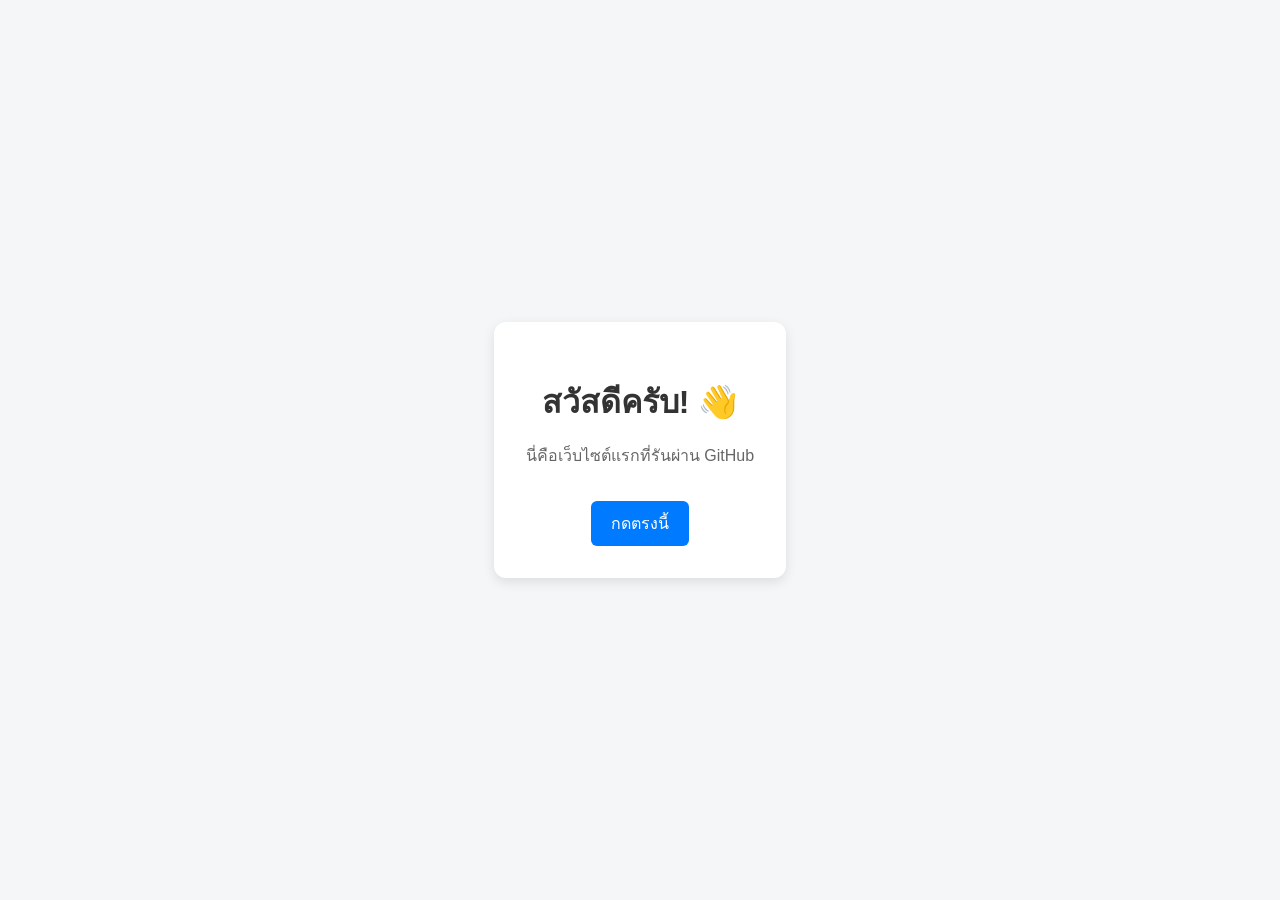
==== index.html @ 587abc18 "Add files via upload" ====
<!DOCTYPE html>
<html lang="th">
<head>
  <meta charset="UTF-8">
  <meta name="viewport" content="width=device-width, initial-scale=1.0">
  <title>เว็บไซต์ของฉัน</title>
  <style>
    body {
      font-family: Arial, sans-serif;
      background-color: #f4f6f8;
      display: flex;
      justify-content: center;
      align-items: center;
      height: 100vh;
      margin: 0;
    }
    .card {
      background: white;
      padding: 32px;
      border-radius: 12px;
      box-shadow: 0 4px 12px rgba(0,0,0,0.1);
      text-align: center;
      max-width: 400px;
    }
    h1 {
      color: #333;
      margin-bottom: 8px;
    }
    p {
      color: #666;
      line-height: 1.6;
    }
    .button {
      display: inline-block;
      margin-top: 16px;
      padding: 10px 20px;
      background-color: #007bff;
      color: white;
      text-decoration: none;
      border-radius: 6px;
    }
    .button:hover {
      background-color: #0056b3;
    }
  </style>
</head>
<body>

  <div class="card">
    <h1>สวัสดีครับ! 👋</h1>
    <p>นี่คือเว็บไซต์แรกที่รันผ่าน GitHub</p>
    <a href="#" class="button">กดตรงนี้</a>
  </div>

</body>
</html>
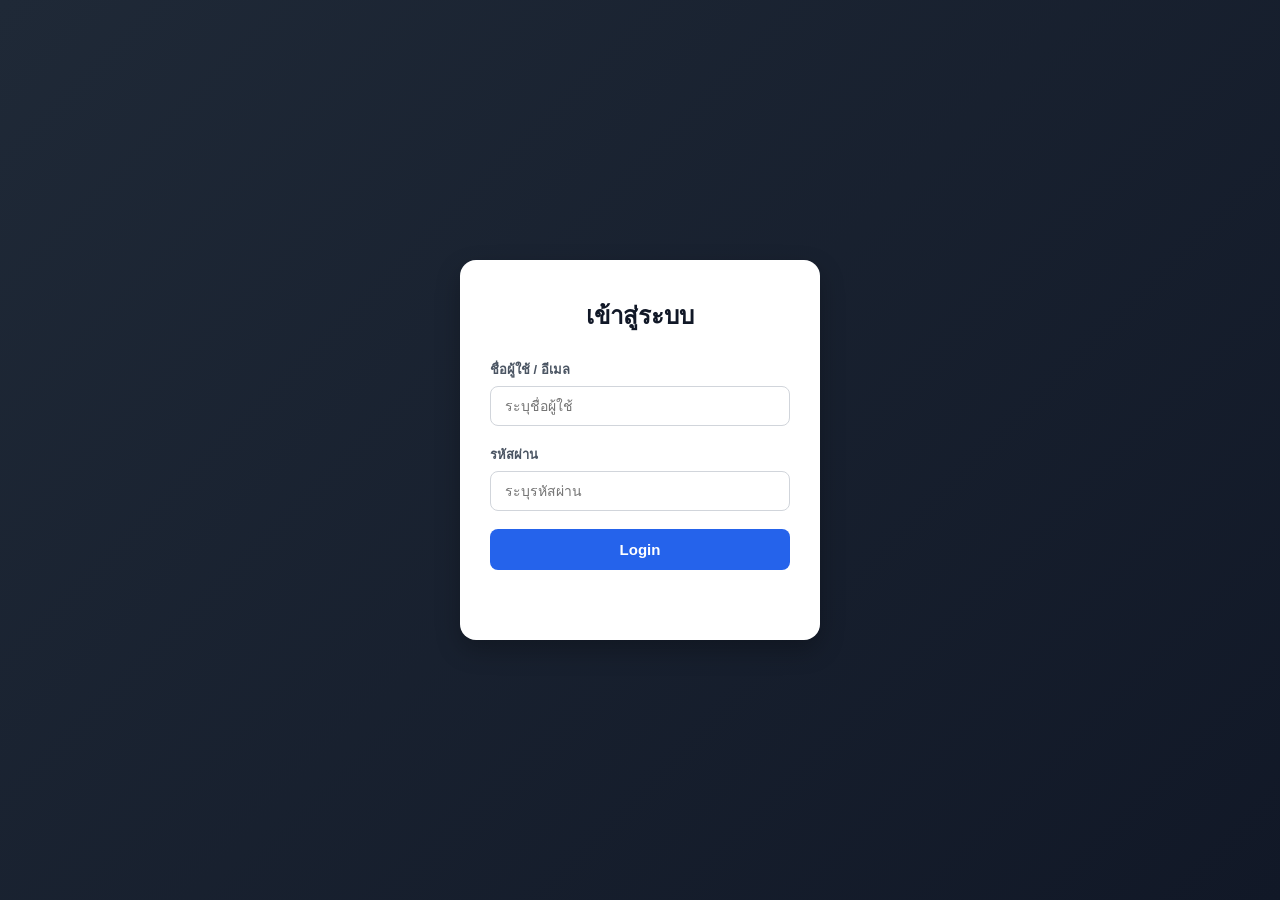
==== commit 35dcde94: "Revamp index.html for login functionality" ====
--- a/index.html
+++ b/index.html
@@ -3,54 +3,118 @@
 <head>
   <meta charset="UTF-8">
   <meta name="viewport" content="width=device-width, initial-scale=1.0">
-  <title>เว็บไซต์ของฉัน</title>
+  <title>เข้าสู่ระบบ</title>
   <style>
+    * {
+      box-sizing: border-box;
+      margin: 0;
+      padding: 0;
+      font-family: 'Segoe UI', Tahoma, Geneva, Verdana, sans-serif;
+    }
     body {
-      font-family: Arial, sans-serif;
-      background-color: #f4f6f8;
+      background: linear-gradient(135deg, #1f2937, #111827);
       display: flex;
       justify-content: center;
       align-items: center;
       height: 100vh;
-      margin: 0;
+      color: #333;
     }
-    .card {
-      background: white;
-      padding: 32px;
-      border-radius: 12px;
-      box-shadow: 0 4px 12px rgba(0,0,0,0.1);
+    .login-card {
+      background: #ffffff;
+      padding: 36px 30px;
+      border-radius: 16px;
+      box-shadow: 0 10px 25px rgba(0, 0, 0, 0.25);
+      width: 100%;
+      max-width: 360px;
+    }
+    .login-card h2 {
+      margin-bottom: 24px;
       text-align: center;
-      max-width: 400px;
+      font-size: 24px;
+      color: #111827;
     }
-    h1 {
-      color: #333;
-      margin-bottom: 8px;
+    .input-group {
+      margin-bottom: 18px;
     }
-    p {
-      color: #666;
-      line-height: 1.6;
+    .input-group label {
+      display: block;
+      font-size: 13px;
+      margin-bottom: 6px;
+      color: #4b5563;
+      font-weight: 600;
     }
-    .button {
-      display: inline-block;
-      margin-top: 16px;
-      padding: 10px 20px;
-      background-color: #007bff;
-      color: white;
-      text-decoration: none;
-      border-radius: 6px;
+    .input-group input {
+      width: 100%;
+      padding: 11px 14px;
+      border: 1px solid #d1d5db;
+      border-radius: 8px;
+      font-size: 14px;
+      outline: none;
+      transition: border-color 0.2s;
     }
-    .button:hover {
-      background-color: #0056b3;
+    .input-group input:focus {
+      border-color: #2563eb;
+    }
+    .btn-submit {
+      width: 100%;
+      padding: 12px;
+      background-color: #2563eb;
+      color: #ffffff;
+      border: none;
+      border-radius: 8px;
+      font-size: 15px;
+      font-weight: 600;
+      cursor: pointer;
+      transition: background 0.2s;
+    }
+    .btn-submit:hover {
+      background-color: #1d4ed8;
+    }
+    .message {
+      margin-top: 14px;
+      text-align: center;
+      font-size: 14px;
+      min-height: 20px;
     }
   </style>
 </head>
 <body>
 
-  <div class="card">
-    <h1>สวัสดีครับ! 👋</h1>
-    <p>นี่คือเว็บไซต์แรกที่รันผ่าน GitHub</p>
-    <a href="#" class="button">กดตรงนี้</a>
+  <div class="login-card">
+    <h2>เข้าสู่ระบบ</h2>
+    <form id="loginForm">
+      <div class="input-group">
+        <label for="username">ชื่อผู้ใช้ / อีเมล</label>
+        <input type="text" id="username" placeholder="ระบุชื่อผู้ใช้" required>
+      </div>
+      <div class="input-group">
+        <label for="password">รหัสผ่าน</label>
+        <input type="password" id="password" placeholder="ระบุรหัสผ่าน" required>
+      </div>
+      <button type="submit" class="btn-submit">Login</button>
+      <div id="statusMessage" class="message"></div>
+    </form>
   </div>
 
+  <script>
+    const form = document.getElementById('loginForm');
+    const msg = document.getElementById('statusMessage');
+
+    form.addEventListener('submit', function(e) {
+      e.preventDefault();
+      const username = document.getElementById('username').value;
+      const pass = document.getElementById('password').value;
+
+      // ตัวอย่างการจำลองตรวจชื่อและรหัสผ่านง่ายๆ ในฝั่ง Client
+      if (username === 'admin' && pass === '1234') {
+        msg.style.color = '#16a34a';
+        msg.innerText = 'เข้าสู่ระบบสำเร็จ!';
+      } else {
+        msg.style.color = '#dc2626';
+        msg.innerText = 'ชื่อผู้ใช้หรือรหัสผ่านไม่ถูกต้อง';
+      }
+    });
+  </script>
+
 </body>
-</html>+</html>
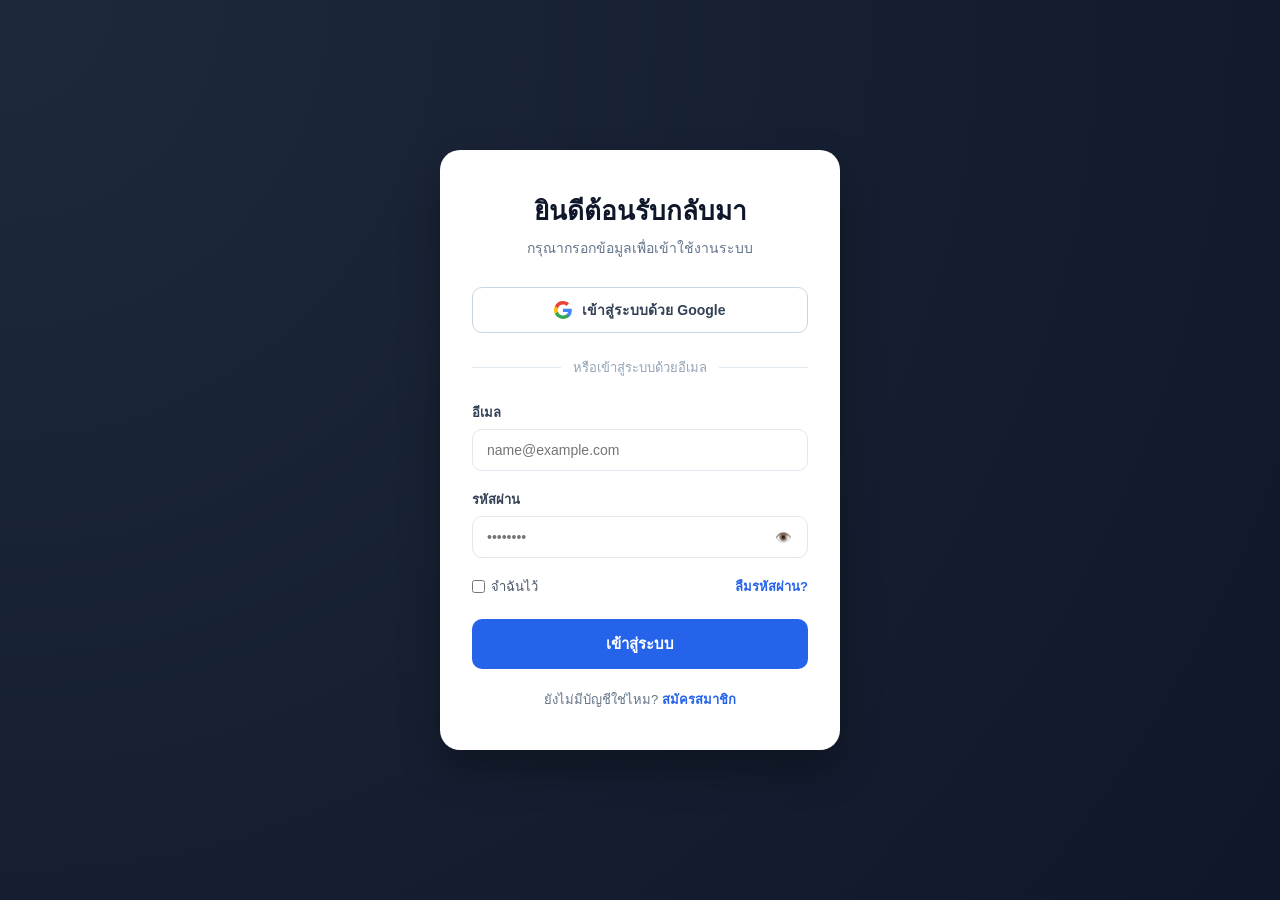
==== commit 7add5683: "Revamp login page design and functionality" ====
--- a/index.html
+++ b/index.html
@@ -9,111 +9,294 @@
       box-sizing: border-box;
       margin: 0;
       padding: 0;
-      font-family: 'Segoe UI', Tahoma, Geneva, Verdana, sans-serif;
+      font-family: 'Segoe UI', -apple-system, BlinkMacSystemFont, Roboto, sans-serif;
     }
     body {
-      background: linear-gradient(135deg, #1f2937, #111827);
+      background: radial-gradient(circle at top left, #1e293b, #0f172a);
       display: flex;
       justify-content: center;
       align-items: center;
-      height: 100vh;
-      color: #333;
+      min-height: 100vh;
+      padding: 20px;
     }
     .login-card {
       background: #ffffff;
-      padding: 36px 30px;
-      border-radius: 16px;
-      box-shadow: 0 10px 25px rgba(0, 0, 0, 0.25);
+      padding: 40px 32px;
+      border-radius: 20px;
+      box-shadow: 0 20px 40px rgba(0, 0, 0, 0.3);
       width: 100%;
-      max-width: 360px;
-    }
-    .login-card h2 {
-      margin-bottom: 24px;
+      max-width: 400px;
+    }
+    .header-area {
       text-align: center;
-      font-size: 24px;
-      color: #111827;
-    }
+      margin-bottom: 28px;
+    }
+    .header-area h2 {
+      font-size: 26px;
+      font-weight: 700;
+      color: #0f172a;
+      margin-bottom: 6px;
+    }
+    .header-area p {
+      font-size: 14px;
+      color: #64748b;
+    }
+    .btn-google {
+      display: flex;
+      align-items: center;
+      justify-content: center;
+      gap: 10px;
+      width: 100%;
+      padding: 11px;
+      border: 1px solid #cbd5e1;
+      border-radius: 10px;
+      background: #ffffff;
+      color: #334155;
+      font-size: 14px;
+      font-weight: 600;
+      cursor: pointer;
+      transition: all 0.2s ease;
+    }
+    .btn-google:hover {
+      background: #f8fafc;
+      border-color: #94a3b8;
+    }
+    .btn-google svg {
+      width: 18px;
+      height: 18px;
+    }
+    .divider {
+      display: flex;
+      align-items: center;
+      text-align: center;
+      margin: 24px 0;
+      color: #94a3b8;
+      font-size: 13px;
+    }
+    .divider::before,
+    .divider::after {
+      content: '';
+      flex: 1;
+      border-bottom: 1px solid #e2e8f0;
+    }
+    .divider::before { margin-right: 12px; }
+    .divider::after { margin-left: 12px; }
     .input-group {
       margin-bottom: 18px;
     }
     .input-group label {
       display: block;
       font-size: 13px;
+      font-weight: 600;
+      color: #334155;
       margin-bottom: 6px;
-      color: #4b5563;
-      font-weight: 600;
+    }
+    .password-wrapper {
+      position: relative;
     }
     .input-group input {
       width: 100%;
-      padding: 11px 14px;
-      border: 1px solid #d1d5db;
-      border-radius: 8px;
+      padding: 12px 14px;
+      border: 1.5px solid #e2e8f0;
+      border-radius: 10px;
       font-size: 14px;
       outline: none;
-      transition: border-color 0.2s;
+      transition: border-color 0.2s ease;
+    }
+    .password-wrapper input {
+      padding-right: 42px;
     }
     .input-group input:focus {
       border-color: #2563eb;
     }
+    .toggle-pass {
+      position: absolute;
+      right: 12px;
+      top: 50%;
+      transform: translateY(-50%);
+      background: none;
+      border: none;
+      cursor: pointer;
+      padding: 4px;
+      display: flex;
+      align-items: center;
+      color: #64748b;
+    }
+    .options-row {
+      display: flex;
+      justify-content: space-between;
+      align-items: center;
+      font-size: 13px;
+      margin-bottom: 22px;
+    }
+    .remember-me {
+      display: flex;
+      align-items: center;
+      gap: 6px;
+      color: #475569;
+      cursor: pointer;
+    }
+    .remember-me input {
+      accent-color: #2563eb;
+    }
+    .forgot-link {
+      color: #2563eb;
+      text-decoration: none;
+      font-weight: 600;
+    }
+    .forgot-link:hover {
+      text-decoration: underline;
+    }
     .btn-submit {
       width: 100%;
-      padding: 12px;
+      padding: 13px;
       background-color: #2563eb;
       color: #ffffff;
       border: none;
-      border-radius: 8px;
+      border-radius: 10px;
       font-size: 15px;
       font-weight: 600;
       cursor: pointer;
-      transition: background 0.2s;
+      transition: background 0.2s ease;
     }
     .btn-submit:hover {
       background-color: #1d4ed8;
     }
-    .message {
-      margin-top: 14px;
+    .bottom-text {
       text-align: center;
-      font-size: 14px;
-      min-height: 20px;
+      margin-top: 20px;
+      font-size: 13px;
+      color: #64748b;
+    }
+    .bottom-text a {
+      color: #2563eb;
+      text-decoration: none;
+      font-weight: 600;
+    }
+    .bottom-text a:hover {
+      text-decoration: underline;
+    }
+    .alert-box {
+      margin-top: 16px;
+      padding: 10px;
+      border-radius: 8px;
+      font-size: 13px;
+      text-align: center;
+      display: none;
     }
   </style>
 </head>
 <body>
 
   <div class="login-card">
-    <h2>เข้าสู่ระบบ</h2>
+    <div class="header-area">
+      <h2>ยินดีต้อนรับกลับมา</h2>
+      <p>กรุณากรอกข้อมูลเพื่อเข้าใช้งานระบบ</p>
+    </div>
+
+    <!-- ปุ่ม Sign in with Google -->
+    <button type="button" class="btn-google" id="btnGoogle">
+      <svg viewBox="0 0 24 24">
+        <path fill="#4285F4" d="M23.745 12.27c0-.7-.06-1.4-.19-2.07H12v4.51h6.6c-.29 1.52-1.14 2.82-2.4 3.68v3.05h3.88c2.27-2.09 3.66-5.17 3.66-9.17z"/>
+        <path fill="#34A853" d="M12 24c3.24 0 5.95-1.08 7.93-2.91l-3.88-3.05c-1.08.72-2.45 1.16-4.05 1.16-3.12 0-5.77-2.1-6.72-4.93H1.26v3.15C3.25 21.36 7.33 24 12 24z"/>
+        <path fill="#FBBC05" d="M5.28 14.27c-.25-.72-.38-1.49-.38-2.27s.14-1.55.38-2.27V6.58H1.26C.46 8.16 0 9.97 0 12s.46 3.84 1.26 5.42l4.02-3.15z"/>
+        <path fill="#EA4335" d="M12 4.75c1.77 0 3.35.61 4.6 1.8l3.42-3.42C17.95 1.19 15.24 0 12 0 7.33 0 3.25 2.64 1.26 6.58l4.02 3.15c.95-2.83 3.6-4.98 6.72-4.98z"/>
+      </svg>
+      เข้าสู่ระบบด้วย Google
+    </button>
+
+    <div class="divider">หรือเข้าสู่ระบบด้วยอีเมล</div>
+
     <form id="loginForm">
       <div class="input-group">
-        <label for="username">ชื่อผู้ใช้ / อีเมล</label>
-        <input type="text" id="username" placeholder="ระบุชื่อผู้ใช้" required>
+        <label for="email">อีเมล</label>
+        <input type="email" id="email" placeholder="name@example.com" required>
       </div>
+
       <div class="input-group">
         <label for="password">รหัสผ่าน</label>
-        <input type="password" id="password" placeholder="ระบุรหัสผ่าน" required>
+        <div class="password-wrapper">
+          <input type="password" id="password" placeholder="••••••••" required>
+          <button type="button" class="toggle-pass" id="togglePass" aria-label="Toggle Password">
+            👁️
+          </button>
+        </div>
       </div>
-      <button type="submit" class="btn-submit">Login</button>
-      <div id="statusMessage" class="message"></div>
+
+      <div class="options-row">
+        <label class="remember-me">
+          <input type="checkbox" id="remember"> จำฉันไว้
+        </label>
+        <a href="#" class="forgot-link" id="forgotLink">ลืมรหัสผ่าน?</a>
+      </div>
+
+      <button type="submit" class="btn-submit">เข้าสู่ระบบ</button>
+
+      <div id="alertBox" class="alert-box"></div>
     </form>
+
+    <div class="bottom-text">
+      ยังไม่มีบัญชีใช่ไหม? <a href="#" id="registerLink">สมัครสมาชิก</a>
+    </div>
   </div>
 
   <script>
     const form = document.getElementById('loginForm');
-    const msg = document.getElementById('statusMessage');
-
-    form.addEventListener('submit', function(e) {
+    const alertBox = document.getElementById('alertBox');
+    const togglePass = document.getElementById('togglePass');
+    const passInput = document.getElementById('password');
+    const forgotLink = document.getElementById('forgotLink');
+    const registerLink = document.getElementById('registerLink');
+    const btnGoogle = document.getElementById('btnGoogle');
+
+    // ฟังก์ชันซ่อน/แสดงรหัสผ่าน
+    togglePass.addEventListener('click', () => {
+      const isPassword = passInput.getAttribute('type') === 'password';
+      passInput.setAttribute('type', isPassword ? 'text' : 'password');
+      togglePass.innerText = isPassword ? '🙈' : '👁️';
+    });
+
+    // แจ้งเตือนเมื่อกดปุ่ม Google
+    btnGoogle.addEventListener('click', () => {
+      showAlert('ระบบ Google Sign-in ต้องเชื่อมต่อ Backend หรือ Firebase Authentication', '#0284c7', '#e0f2fe');
+    });
+
+    // แจ้งเตือนเมื่อกดลืมรหัสผ่าน
+    forgotLink.addEventListener('click', (e) => {
       e.preventDefault();
-      const username = document.getElementById('username').value;
-      const pass = document.getElementById('password').value;
-
-      // ตัวอย่างการจำลองตรวจชื่อและรหัสผ่านง่ายๆ ในฝั่ง Client
-      if (username === 'admin' && pass === '1234') {
-        msg.style.color = '#16a34a';
-        msg.innerText = 'เข้าสู่ระบบสำเร็จ!';
+      const email = document.getElementById('email').value;
+      if (!email) {
+        showAlert('กรุณากรอกอีเมลในช่องด้านบนก่อนกดลืมรหัสผ่าน', '#dc2626', '#fee2e2');
       } else {
-        msg.style.color = '#dc2626';
-        msg.innerText = 'ชื่อผู้ใช้หรือรหัสผ่านไม่ถูกต้อง';
+        showAlert(`ระบบจำลอง: ลิงก์รีเซ็ตรหัสผ่านถูกส่งไปยัง ${email} แล้ว`, '#16a34a', '#dcfce7');
       }
     });
+
+    // แจ้งเตือนเมื่อกดสมัครสมาชิก
+    registerLink.addEventListener('click', (e) => {
+      e.preventDefault();
+      showAlert('จำลองการสลับไปยังหน้าสร้างบัญชีใหม่', '#4b5563', '#f3f4f6');
+    });
+
+    // จัดการ Submit ฟอร์ม
+    form.addEventListener('submit', (e) => {
+      e.preventDefault();
+      const email = document.getElementById('email').value;
+      const pass = passInput.value;
+
+      if (email === 'admin@gmail.com' && pass === '1234') {
+        showAlert('เข้าสู่ระบบสำเร็จ! กำลังเข้าสู่หน้าแดชบอร์ด...', '#16a34a', '#dcfce7');
+      } else {
+        showAlert('อีเมลหรือรหัสผ่านไม่ถูกต้อง (ลอง admin@gmail.com / 1234)', '#dc2626', '#fee2e2');
+      }
+    });
+
+    function showAlert(text, color, bgColor) {
+      alertBox.style.display = 'block';
+      alertBox.style.color = color;
+      alertBox.style.backgroundColor = bgColor;
+      alertBox.innerText = text;
+    }
   </script>
 
 </body>
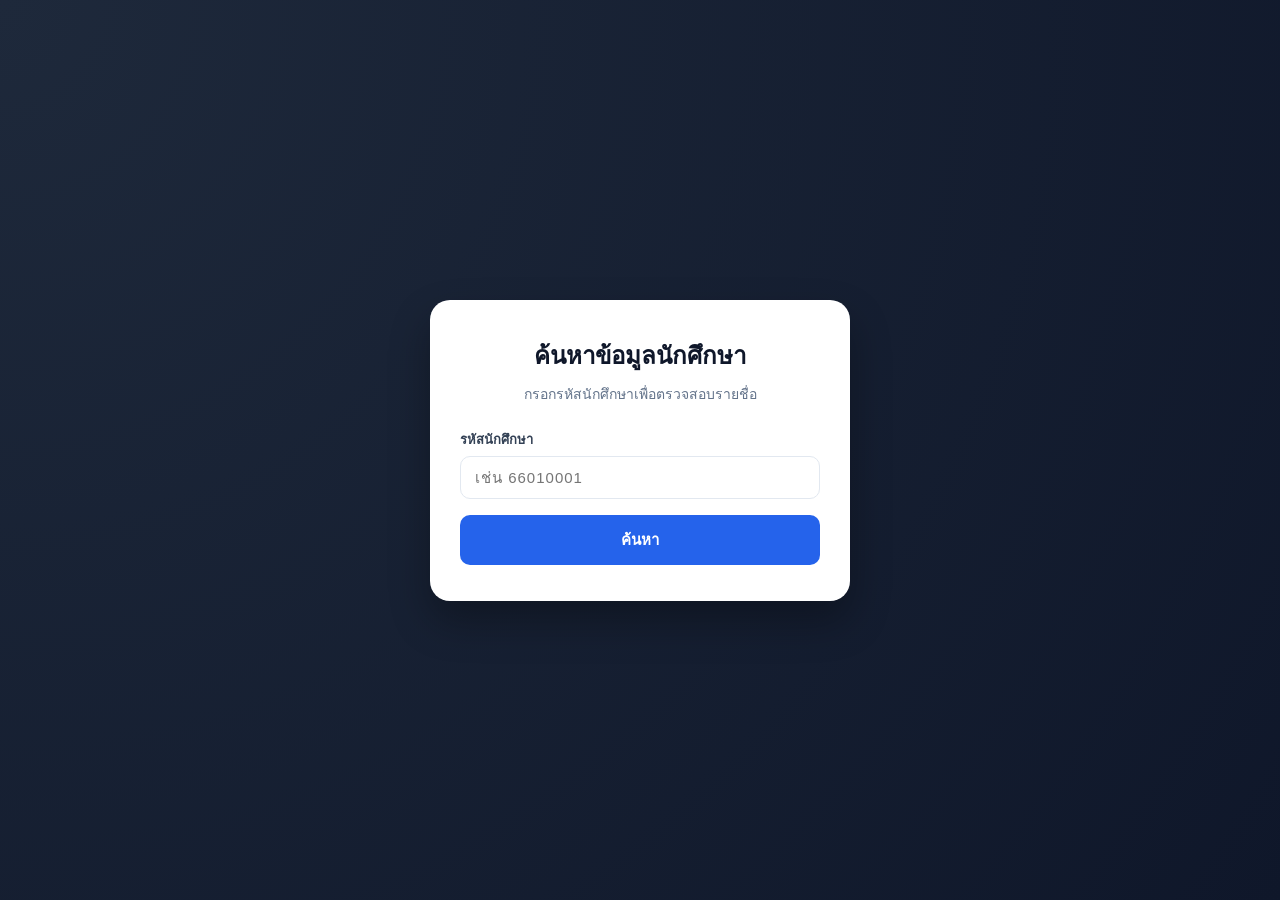
==== commit 87d35dbe: "Update index.html" ====
--- a/index.html
+++ b/index.html
@@ -3,13 +3,13 @@
 <head>
   <meta charset="UTF-8">
   <meta name="viewport" content="width=device-width, initial-scale=1.0">
-  <title>เข้าสู่ระบบ</title>
+  <title>ระบบค้นหาข้อมูลนักศึกษา</title>
   <style>
     * {
       box-sizing: border-box;
       margin: 0;
       padding: 0;
-      font-family: 'Segoe UI', -apple-system, BlinkMacSystemFont, Roboto, sans-serif;
+      font-family: 'Segoe UI', Tahoma, Geneva, Verdana, sans-serif;
     }
     body {
       background: radial-gradient(circle at top left, #1e293b, #0f172a);
@@ -19,70 +19,28 @@
       min-height: 100vh;
       padding: 20px;
     }
-    .login-card {
+    .search-card {
       background: #ffffff;
-      padding: 40px 32px;
+      padding: 36px 30px;
       border-radius: 20px;
       box-shadow: 0 20px 40px rgba(0, 0, 0, 0.3);
       width: 100%;
-      max-width: 400px;
+      max-width: 420px;
+      text-align: center;
     }
-    .header-area {
-      text-align: center;
-      margin-bottom: 28px;
+    .search-card h2 {
+      font-size: 24px;
+      color: #0f172a;
+      margin-bottom: 8px;
     }
-    .header-area h2 {
-      font-size: 26px;
-      font-weight: 700;
-      color: #0f172a;
-      margin-bottom: 6px;
-    }
-    .header-area p {
+    .search-card p {
       font-size: 14px;
       color: #64748b;
+      margin-bottom: 24px;
     }
-    .btn-google {
-      display: flex;
-      align-items: center;
-      justify-content: center;
-      gap: 10px;
-      width: 100%;
-      padding: 11px;
-      border: 1px solid #cbd5e1;
-      border-radius: 10px;
-      background: #ffffff;
-      color: #334155;
-      font-size: 14px;
-      font-weight: 600;
-      cursor: pointer;
-      transition: all 0.2s ease;
-    }
-    .btn-google:hover {
-      background: #f8fafc;
-      border-color: #94a3b8;
-    }
-    .btn-google svg {
-      width: 18px;
-      height: 18px;
-    }
-    .divider {
-      display: flex;
-      align-items: center;
-      text-align: center;
-      margin: 24px 0;
-      color: #94a3b8;
-      font-size: 13px;
-    }
-    .divider::before,
-    .divider::after {
-      content: '';
-      flex: 1;
-      border-bottom: 1px solid #e2e8f0;
-    }
-    .divider::before { margin-right: 12px; }
-    .divider::after { margin-left: 12px; }
     .input-group {
-      margin-bottom: 18px;
+      margin-bottom: 16px;
+      text-align: left;
     }
     .input-group label {
       display: block;
@@ -91,63 +49,20 @@
       color: #334155;
       margin-bottom: 6px;
     }
-    .password-wrapper {
-      position: relative;
-    }
     .input-group input {
       width: 100%;
       padding: 12px 14px;
       border: 1.5px solid #e2e8f0;
       border-radius: 10px;
-      font-size: 14px;
+      font-size: 15px;
       outline: none;
+      letter-spacing: 1px;
       transition: border-color 0.2s ease;
-    }
-    .password-wrapper input {
-      padding-right: 42px;
     }
     .input-group input:focus {
       border-color: #2563eb;
     }
-    .toggle-pass {
-      position: absolute;
-      right: 12px;
-      top: 50%;
-      transform: translateY(-50%);
-      background: none;
-      border: none;
-      cursor: pointer;
-      padding: 4px;
-      display: flex;
-      align-items: center;
-      color: #64748b;
-    }
-    .options-row {
-      display: flex;
-      justify-content: space-between;
-      align-items: center;
-      font-size: 13px;
-      margin-bottom: 22px;
-    }
-    .remember-me {
-      display: flex;
-      align-items: center;
-      gap: 6px;
-      color: #475569;
-      cursor: pointer;
-    }
-    .remember-me input {
-      accent-color: #2563eb;
-    }
-    .forgot-link {
-      color: #2563eb;
-      text-decoration: none;
-      font-weight: 600;
-    }
-    .forgot-link:hover {
-      text-decoration: underline;
-    }
-    .btn-submit {
+    .btn-search {
       width: 100%;
       padding: 13px;
       background-color: #2563eb;
@@ -159,144 +74,108 @@
       cursor: pointer;
       transition: background 0.2s ease;
     }
-    .btn-submit:hover {
+    .btn-search:hover {
       background-color: #1d4ed8;
     }
-    .bottom-text {
+    .result-box {
+      margin-top: 20px;
+      padding: 18px;
+      border-radius: 12px;
+      display: none;
+      text-align: left;
+      animation: fadeIn 0.3s ease;
+    }
+    @keyframes fadeIn {
+      from { opacity: 0; transform: translateY(-6px); }
+      to { opacity: 1; transform: translateY(0); }
+    }
+    .result-success {
+      background-color: #f0fdf4;
+      border: 1px solid #bbf7d0;
+      color: #166534;
+    }
+    .result-error {
+      background-color: #fef2f2;
+      border: 1px solid #fecaca;
+      color: #991b1b;
       text-align: center;
-      margin-top: 20px;
+    }
+    .result-title {
+      font-size: 12px;
+      text-transform: uppercase;
+      font-weight: 700;
+      color: #15803d;
+      margin-bottom: 4px;
+    }
+    .student-name {
+      font-size: 18px;
+      font-weight: 700;
+      color: #0f172a;
+    }
+    .student-meta {
       font-size: 13px;
-      color: #64748b;
-    }
-    .bottom-text a {
-      color: #2563eb;
-      text-decoration: none;
-      font-weight: 600;
-    }
-    .bottom-text a:hover {
-      text-decoration: underline;
-    }
-    .alert-box {
-      margin-top: 16px;
-      padding: 10px;
-      border-radius: 8px;
-      font-size: 13px;
-      text-align: center;
-      display: none;
+      color: #475569;
+      margin-top: 6px;
     }
   </style>
 </head>
 <body>
 
-  <div class="login-card">
-    <div class="header-area">
-      <h2>ยินดีต้อนรับกลับมา</h2>
-      <p>กรุณากรอกข้อมูลเพื่อเข้าใช้งานระบบ</p>
-    </div>
+  <div class="search-card">
+    <h2>ค้นหาข้อมูลนักศึกษา</h2>
+    <p>กรอกรหัสนักศึกษาเพื่อตรวจสอบรายชื่อ</p>
 
-    <!-- ปุ่ม Sign in with Google -->
-    <button type="button" class="btn-google" id="btnGoogle">
-      <svg viewBox="0 0 24 24">
-        <path fill="#4285F4" d="M23.745 12.27c0-.7-.06-1.4-.19-2.07H12v4.51h6.6c-.29 1.52-1.14 2.82-2.4 3.68v3.05h3.88c2.27-2.09 3.66-5.17 3.66-9.17z"/>
-        <path fill="#34A853" d="M12 24c3.24 0 5.95-1.08 7.93-2.91l-3.88-3.05c-1.08.72-2.45 1.16-4.05 1.16-3.12 0-5.77-2.1-6.72-4.93H1.26v3.15C3.25 21.36 7.33 24 12 24z"/>
-        <path fill="#FBBC05" d="M5.28 14.27c-.25-.72-.38-1.49-.38-2.27s.14-1.55.38-2.27V6.58H1.26C.46 8.16 0 9.97 0 12s.46 3.84 1.26 5.42l4.02-3.15z"/>
-        <path fill="#EA4335" d="M12 4.75c1.77 0 3.35.61 4.6 1.8l3.42-3.42C17.95 1.19 15.24 0 12 0 7.33 0 3.25 2.64 1.26 6.58l4.02 3.15c.95-2.83 3.6-4.98 6.72-4.98z"/>
-      </svg>
-      เข้าสู่ระบบด้วย Google
-    </button>
-
-    <div class="divider">หรือเข้าสู่ระบบด้วยอีเมล</div>
-
-    <form id="loginForm">
+    <form id="searchForm">
       <div class="input-group">
-        <label for="email">อีเมล</label>
-        <input type="email" id="email" placeholder="name@example.com" required>
+        <label for="studentId">รหัสนักศึกษา</label>
+        <input 
+          type="text" 
+          id="studentId" 
+          placeholder="เช่น 66010001" 
+          maxlength="15" 
+          autocomplete="off" 
+          required
+        >
       </div>
-
-      <div class="input-group">
-        <label for="password">รหัสผ่าน</label>
-        <div class="password-wrapper">
-          <input type="password" id="password" placeholder="••••••••" required>
-          <button type="button" class="toggle-pass" id="togglePass" aria-label="Toggle Password">
-            👁️
-          </button>
-        </div>
-      </div>
-
-      <div class="options-row">
-        <label class="remember-me">
-          <input type="checkbox" id="remember"> จำฉันไว้
-        </label>
-        <a href="#" class="forgot-link" id="forgotLink">ลืมรหัสผ่าน?</a>
-      </div>
-
-      <button type="submit" class="btn-submit">เข้าสู่ระบบ</button>
-
-      <div id="alertBox" class="alert-box"></div>
+      <button type="submit" class="btn-search">ค้นหา</button>
     </form>
 
-    <div class="bottom-text">
-      ยังไม่มีบัญชีใช่ไหม? <a href="#" id="registerLink">สมัครสมาชิก</a>
-    </div>
+    <div id="resultBox" class="result-box"></div>
   </div>
 
   <script>
-    const form = document.getElementById('loginForm');
-    const alertBox = document.getElementById('alertBox');
-    const togglePass = document.getElementById('togglePass');
-    const passInput = document.getElementById('password');
-    const forgotLink = document.getElementById('forgotLink');
-    const registerLink = document.getElementById('registerLink');
-    const btnGoogle = document.getElementById('btnGoogle');
+    // รายชื่อนักศึกษาจำลอง (สามารถเพิ่มข้อมูลในนี้ได้ตามต้องการ)
+    const studentDatabase = [
+      { id: "66010001", name: "สมชาย สายลุย", major: "เทคโนโลยีสารสนเทศ" },
+      { id: "66010002", name: "สมหญิง จริงใจ", major: "วิทยาการคอมพิวเตอร์" },
+      { id: "67010003", name: "กิตติศักดิ์ พัฒนา", major: "วิศวกรรมซอฟต์แวร์" }
+    ];
 
-    // ฟังก์ชันซ่อน/แสดงรหัสผ่าน
-    togglePass.addEventListener('click', () => {
-      const isPassword = passInput.getAttribute('type') === 'password';
-      passInput.setAttribute('type', isPassword ? 'text' : 'password');
-      togglePass.innerText = isPassword ? '🙈' : '👁️';
-    });
+    const form = document.getElementById('searchForm');
+    const input = document.getElementById('studentId');
+    const resultBox = document.getElementById('resultBox');
 
-    // แจ้งเตือนเมื่อกดปุ่ม Google
-    btnGoogle.addEventListener('click', () => {
-      showAlert('ระบบ Google Sign-in ต้องเชื่อมต่อ Backend หรือ Firebase Authentication', '#0284c7', '#e0f2fe');
-    });
+    form.addEventListener('submit', function(e) {
+      e.preventDefault();
+      const queryId = input.value.trim();
 
-    // แจ้งเตือนเมื่อกดลืมรหัสผ่าน
-    forgotLink.addEventListener('click', (e) => {
-      e.preventDefault();
-      const email = document.getElementById('email').value;
-      if (!email) {
-        showAlert('กรุณากรอกอีเมลในช่องด้านบนก่อนกดลืมรหัสผ่าน', '#dc2626', '#fee2e2');
+      // ค้นหาจากรหัส
+      const found = studentDatabase.find(student => student.id === queryId);
+
+      resultBox.style.display = 'block';
+
+      if (found) {
+        resultBox.className = 'result-box result-success';
+        resultBox.innerHTML = `
+          <div class="result-title">พบข้อมูลนักศึกษา</div>
+          <div class="student-name">${found.name}</div>
+          <div class="student-meta">รหัส: ${found.id} | สาขา: ${found.major}</div>
+        `;
       } else {
-        showAlert(`ระบบจำลอง: ลิงก์รีเซ็ตรหัสผ่านถูกส่งไปยัง ${email} แล้ว`, '#16a34a', '#dcfce7');
+        resultBox.className = 'result-box result-error';
+        resultBox.innerHTML = `ไม่พบข้อมูลของรหัสนักศึกษา <b>${queryId}</b>`;
       }
     });
-
-    // แจ้งเตือนเมื่อกดสมัครสมาชิก
-    registerLink.addEventListener('click', (e) => {
-      e.preventDefault();
-      showAlert('จำลองการสลับไปยังหน้าสร้างบัญชีใหม่', '#4b5563', '#f3f4f6');
-    });
-
-    // จัดการ Submit ฟอร์ม
-    form.addEventListener('submit', (e) => {
-      e.preventDefault();
-      const email = document.getElementById('email').value;
-      const pass = passInput.value;
-
-      if (email === 'admin@gmail.com' && pass === '1234') {
-        showAlert('เข้าสู่ระบบสำเร็จ! กำลังเข้าสู่หน้าแดชบอร์ด...', '#16a34a', '#dcfce7');
-      } else {
-        showAlert('อีเมลหรือรหัสผ่านไม่ถูกต้อง (ลอง admin@gmail.com / 1234)', '#dc2626', '#fee2e2');
-      }
-    });
-
-    function showAlert(text, color, bgColor) {
-      alertBox.style.display = 'block';
-      alertBox.style.color = color;
-      alertBox.style.backgroundColor = bgColor;
-      alertBox.innerText = text;
-    }
   </script>
 
 </body>
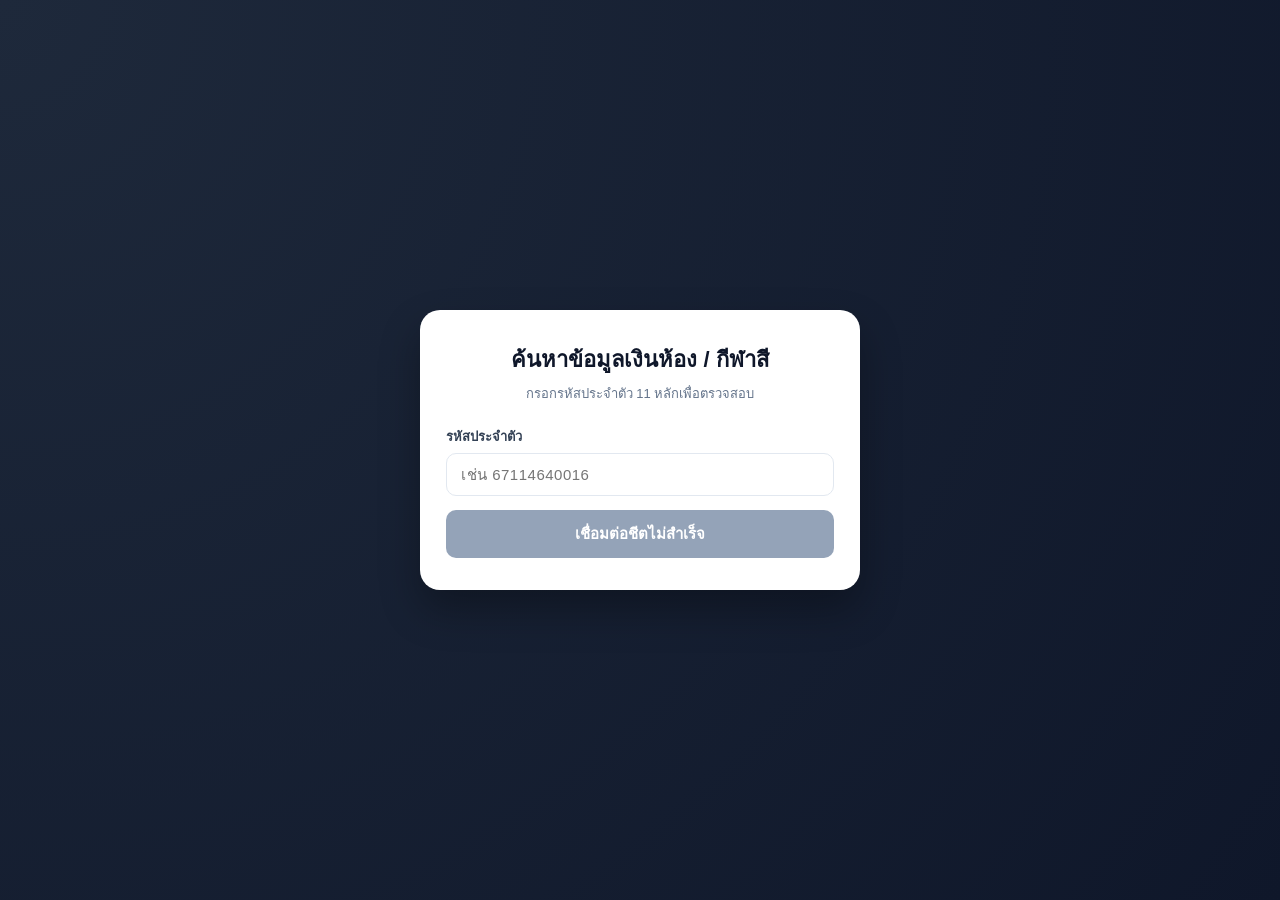
==== commit 7d9b95fa: "Update index.html" ====
--- a/index.html
+++ b/index.html
@@ -3,7 +3,7 @@
 <head>
   <meta charset="UTF-8">
   <meta name="viewport" content="width=device-width, initial-scale=1.0">
-  <title>ระบบค้นหาข้อมูลนักศึกษา</title>
+  <title>ตรวจสอบสถานะการชำระเงิน</title>
   <style>
     * {
       box-sizing: border-box;
@@ -19,27 +19,27 @@
       min-height: 100vh;
       padding: 20px;
     }
-    .search-card {
+    .card {
       background: #ffffff;
-      padding: 36px 30px;
+      padding: 32px 26px;
       border-radius: 20px;
       box-shadow: 0 20px 40px rgba(0, 0, 0, 0.3);
       width: 100%;
-      max-width: 420px;
-      text-align: center;
-    }
-    .search-card h2 {
-      font-size: 24px;
+      max-width: 440px;
+      text-align: center;
+    }
+    h2 {
+      font-size: 22px;
       color: #0f172a;
-      margin-bottom: 8px;
-    }
-    .search-card p {
-      font-size: 14px;
+      margin-bottom: 6px;
+    }
+    .subtext {
+      font-size: 13px;
       color: #64748b;
-      margin-bottom: 24px;
+      margin-bottom: 22px;
     }
     .input-group {
-      margin-bottom: 16px;
+      margin-bottom: 14px;
       text-align: left;
     }
     .input-group label {
@@ -56,15 +56,14 @@
       border-radius: 10px;
       font-size: 15px;
       outline: none;
-      letter-spacing: 1px;
-      transition: border-color 0.2s ease;
+      letter-spacing: 0.5px;
     }
     .input-group input:focus {
       border-color: #2563eb;
     }
     .btn-search {
       width: 100%;
-      padding: 13px;
+      padding: 12px;
       background-color: #2563eb;
       color: #ffffff;
       border: none;
@@ -72,108 +71,172 @@
       font-size: 15px;
       font-weight: 600;
       cursor: pointer;
-      transition: background 0.2s ease;
+      transition: background 0.2s;
     }
     .btn-search:hover {
       background-color: #1d4ed8;
+    }
+    .btn-search:disabled {
+      background-color: #94a3b8;
+      cursor: not-allowed;
     }
     .result-box {
       margin-top: 20px;
       padding: 18px;
-      border-radius: 12px;
+      border-radius: 14px;
       display: none;
       text-align: left;
-      animation: fadeIn 0.3s ease;
-    }
-    @keyframes fadeIn {
-      from { opacity: 0; transform: translateY(-6px); }
-      to { opacity: 1; transform: translateY(0); }
     }
     .result-success {
-      background-color: #f0fdf4;
-      border: 1px solid #bbf7d0;
-      color: #166534;
+      background: #f8fafc;
+      border: 1px solid #e2e8f0;
     }
     .result-error {
-      background-color: #fef2f2;
+      background: #fef2f2;
       border: 1px solid #fecaca;
       color: #991b1b;
       text-align: center;
-    }
-    .result-title {
-      font-size: 12px;
-      text-transform: uppercase;
-      font-weight: 700;
-      color: #15803d;
-      margin-bottom: 4px;
+      font-size: 14px;
+    }
+    .student-header {
+      border-bottom: 1px solid #e2e8f0;
+      padding-bottom: 12px;
+      margin-bottom: 12px;
     }
     .student-name {
-      font-size: 18px;
+      font-size: 17px;
       font-weight: 700;
       color: #0f172a;
     }
-    .student-meta {
-      font-size: 13px;
-      color: #475569;
-      margin-top: 6px;
+    .student-id {
+      font-size: 13px;
+      color: #64748b;
+      margin-top: 2px;
+    }
+    .month-grid {
+      display: grid;
+      grid-template-columns: repeat(5, 1fr);
+      gap: 6px;
+      margin-top: 10px;
+      text-align: center;
+    }
+    .month-item {
+      padding: 6px 2px;
+      border-radius: 8px;
+      font-size: 11px;
+      font-weight: 600;
+    }
+    .status-paid {
+      background-color: #dcfce7;
+      color: #166534;
+    }
+    .status-unpaid {
+      background-color: #fee2e2;
+      color: #991b1b;
+    }
+    .status-leave {
+      background-color: #fef3c7;
+      color: #92400e;
+    }
+    .total-badge {
+      margin-top: 14px;
+      padding: 10px;
+      background-color: #eff6ff;
+      border-radius: 8px;
+      font-size: 13px;
+      color: #1e40af;
+      font-weight: 600;
+      text-align: center;
     }
   </style>
 </head>
 <body>
 
-  <div class="search-card">
-    <h2>ค้นหาข้อมูลนักศึกษา</h2>
-    <p>กรอกรหัสนักศึกษาเพื่อตรวจสอบรายชื่อ</p>
+  <div class="card">
+    <h2>ค้นหาข้อมูลเงินห้อง / กีฬาสี</h2>
+    <p class="subtext">กรอกรหัสประจำตัว 11 หลักเพื่อตรวจสอบ</p>
 
     <form id="searchForm">
       <div class="input-group">
-        <label for="studentId">รหัสนักศึกษา</label>
+        <label for="studentId">รหัสประจำตัว</label>
         <input 
           type="text" 
           id="studentId" 
-          placeholder="เช่น 66010001" 
+          placeholder="เช่น 67114640016" 
           maxlength="15" 
-          autocomplete="off" 
           required
         >
       </div>
-      <button type="submit" class="btn-search">ค้นหา</button>
+      <button type="submit" class="btn-search" id="submitBtn">กำลังเตรียมข้อมูล...</button>
     </form>
 
     <div id="resultBox" class="result-box"></div>
   </div>
 
   <script>
-    // รายชื่อนักศึกษาจำลอง (สามารถเพิ่มข้อมูลในนี้ได้ตามต้องการ)
-    const studentDatabase = [
-      { id: "66010001", name: "สมชาย สายลุย", major: "เทคโนโลยีสารสนเทศ" },
-      { id: "66010002", name: "สมหญิง จริงใจ", major: "วิทยาการคอมพิวเตอร์" },
-      { id: "67010003", name: "กิตติศักดิ์ พัฒนา", major: "วิศวกรรมซอฟต์แวร์" }
-    ];
-
+    // วาง Web app URL ของ Apps Script ที่ได้จากขั้นตอนที่ 1
+    const API_URL = "https://script.google.com/a/macros/ubu.ac.th/s/AKfycbyYUqFmLqqAswp03PGphVUiurl4hc4DdoVfuvkHbCPv1Zq0Qj1xQnwsF4AuMpepg-IY/exec";
+
+    let studentsData = [];
     const form = document.getElementById('searchForm');
     const input = document.getElementById('studentId');
     const resultBox = document.getElementById('resultBox');
+    const submitBtn = document.getElementById('submitBtn');
+
+    submitBtn.disabled = true;
+
+    // ดึงข้อมูลล่วงหน้าทันทีที่โหลดหน้าเว็บ
+    fetch(API_URL)
+      .then(res => res.json())
+      .then(data => {
+        studentsData = data;
+        submitBtn.disabled = false;
+        submitBtn.innerText = "ค้นหา";
+      })
+      .catch(err => {
+        submitBtn.innerText = "เชื่อมต่อชีตไม่สำเร็จ";
+        console.error(err);
+      });
+
+    // กำหนดสี badge ตามสถานะในชีต
+    function getStatusClass(text) {
+      if (!text) return 'status-unpaid';
+      if (text.includes('จ่ายแล้ว')) return 'status-paid';
+      if (text.includes('ลาพัก')) return 'status-leave';
+      return 'status-unpaid';
+    }
 
     form.addEventListener('submit', function(e) {
       e.preventDefault();
-      const queryId = input.value.trim();
-
-      // ค้นหาจากรหัส
-      const found = studentDatabase.find(student => student.id === queryId);
+      const query = input.value.trim();
+      const student = studentsData.find(item => item.id === query);
 
       resultBox.style.display = 'block';
 
-      if (found) {
+      if (student) {
         resultBox.className = 'result-box result-success';
         resultBox.innerHTML = `
-          <div class="result-title">พบข้อมูลนักศึกษา</div>
-          <div class="student-name">${found.name}</div>
-          <div class="student-meta">รหัส: ${found.id} | สาขา: ${found.major}</div>
+          <div class="student-header">
+            <div class="student-name">${student.name}</div>
+            <div class="student-id">รหัส: ${student.id}</div>
+          </div>
+          
+          <div style="font-size: 12px; font-weight: 600; color: #475569;">สถานะรายเดือน:</div>
+          <div class="month-grid">
+            <div class="month-item ${getStatusClass(student.jun)}">มิ.ย.<br>${student.jun || '-'}</div>
+            <div class="month-item ${getStatusClass(student.jul)}">ก.ค.<br>${student.jul || '-'}</div>
+            <div class="month-item ${getStatusClass(student.aug)}">ส.ค.<br>${student.aug || '-'}</div>
+            <div class="month-item ${getStatusClass(student.sep)}">ก.ย.<br>${student.sep || '-'}</div>
+            <div class="month-item ${getStatusClass(student.oct)}">ต.ค.<br>${student.oct || '-'}</div>
+          </div>
+
+          <div class="total-badge">
+            รวมเงินเก็บรายเดือน + ค่ากีฬาสี: ${student.total || '0'} บาท
+          </div>
         `;
       } else {
         resultBox.className = 'result-box result-error';
-        resultBox.innerHTML = `ไม่พบข้อมูลของรหัสนักศึกษา <b>${queryId}</b>`;
+        resultBox.innerHTML = `ไม่พบข้อมูลสำหรับรหัส <b>${query}</b>`;
       }
     });
   </script>
